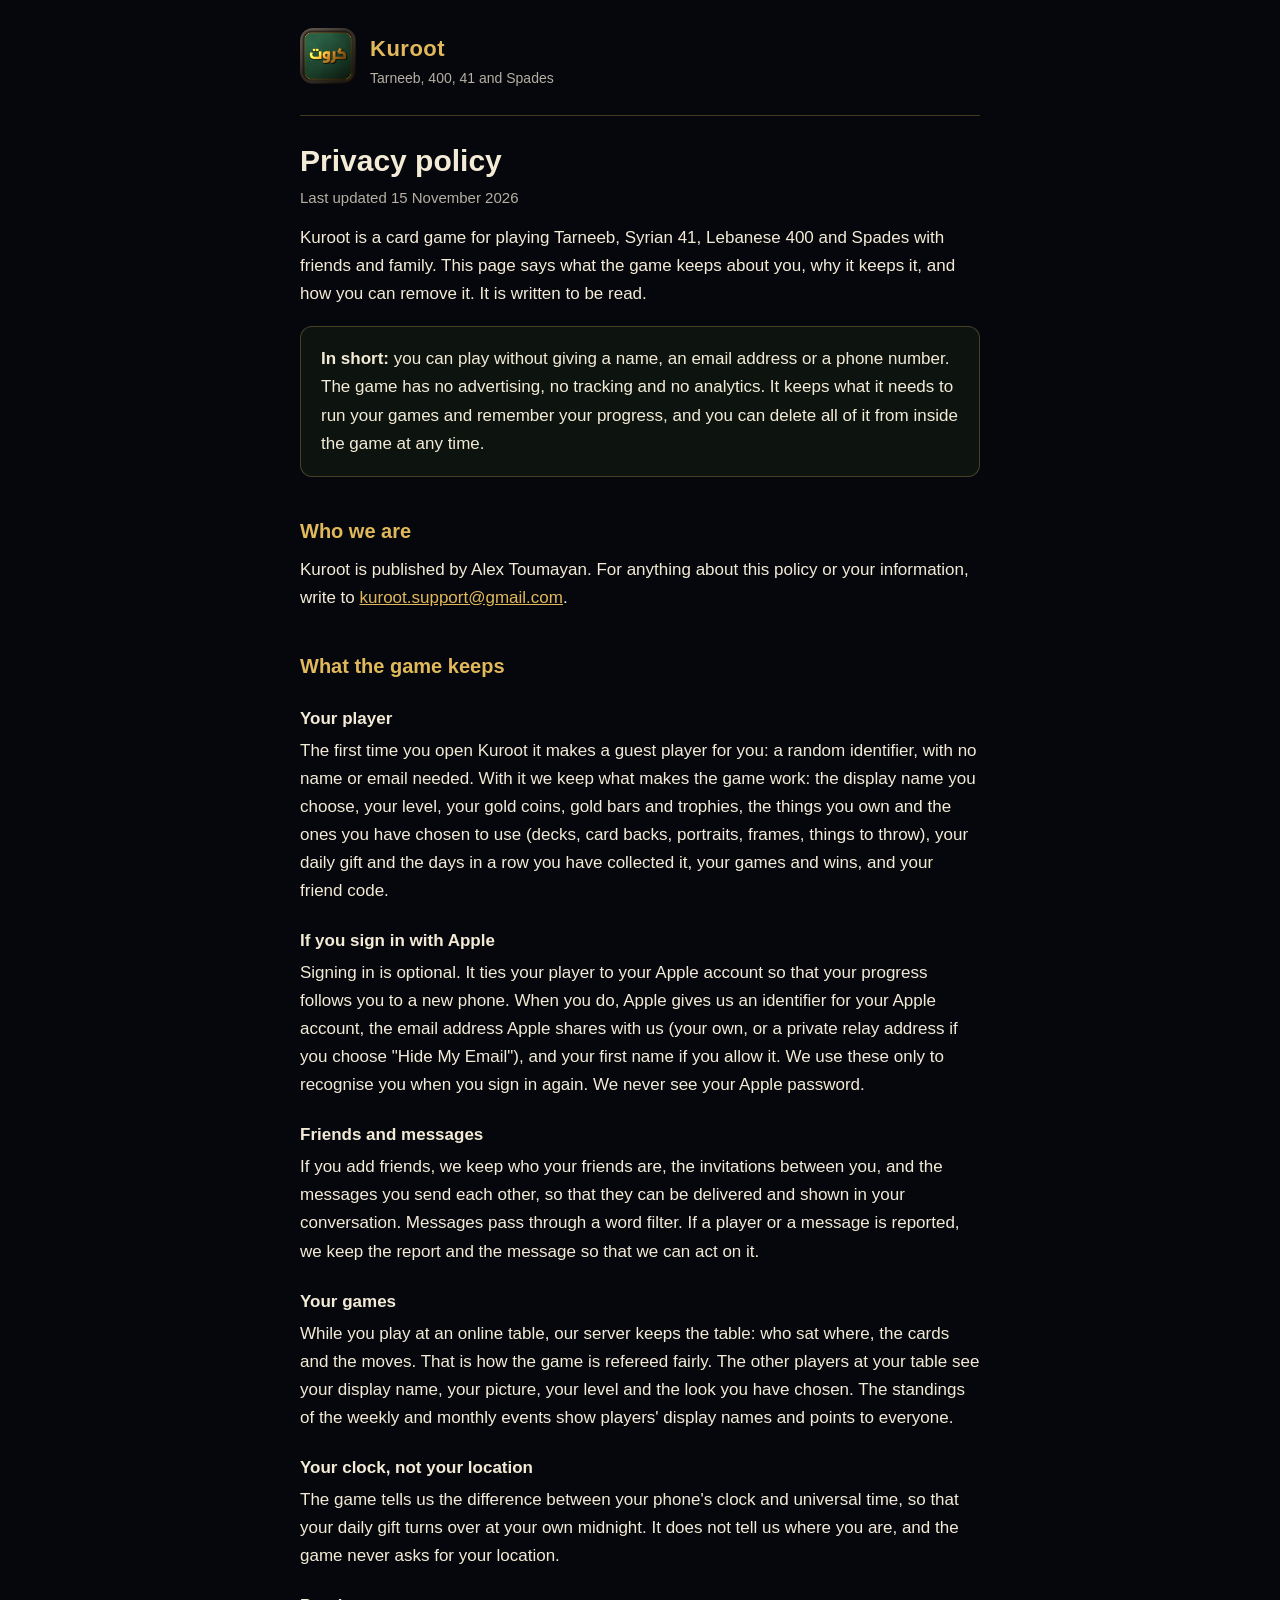
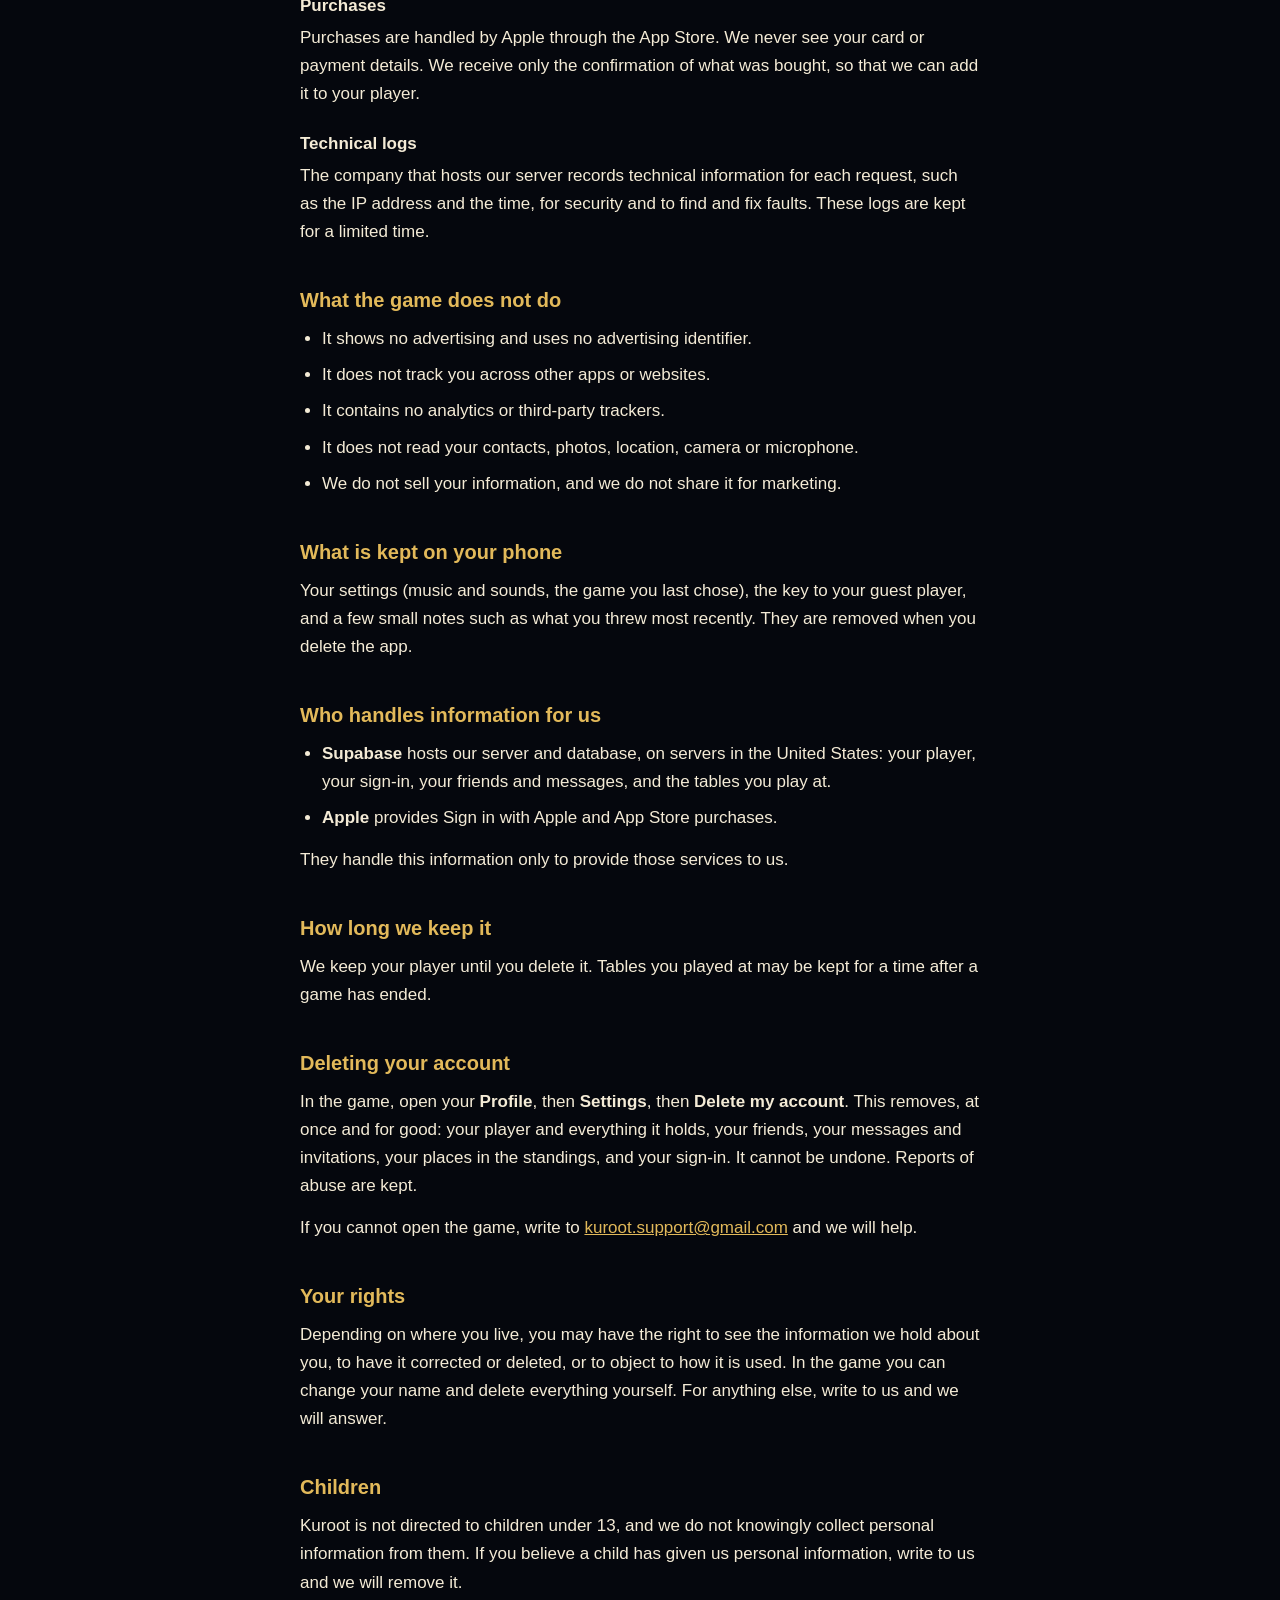
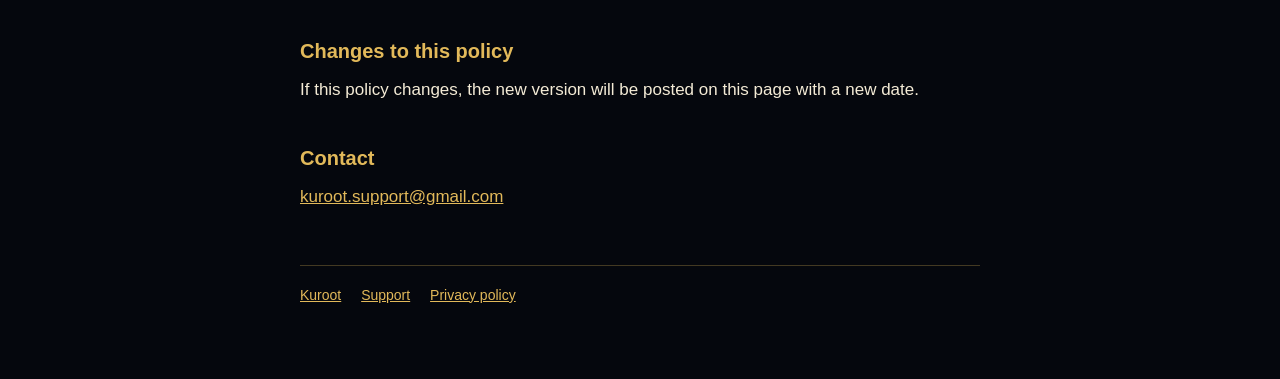
==== privacy.html @ 318caba7 "Kuroot's support and privacy pages Co-Authored-By: Claude Fable 5.2 <noreply@anthropic.com>" ====
<!doctype html>
<html lang="en">
<head>
<meta charset="utf-8">
<meta name="viewport" content="width=device-width, initial-scale=1">
<title>Kuroot: Privacy policy</title>
<meta name="description" content="What the card game Kuroot keeps about its players, why, and how to remove it.">
<link rel="icon" href="icon.png">
<link rel="stylesheet" href="style.css">
</head>
<body>
<main>
<header>
  <a href="./"><img src="icon.png" alt="Kuroot"></a>
  <div>
    <div class="name">Kuroot</div>
    <div class="what">Tarneeb, 400, 41 and Spades</div>
  </div>
</header>

<h1>Privacy policy</h1>
<p class="date">Last updated 15 November 2026</p>

<p>Kuroot is a card game for playing Tarneeb, Syrian 41, Lebanese 400 and Spades with friends and family. This page says what the game keeps about you, why it keeps it, and how you can remove it. It is written to be read.</p>

<div class="box">
<p><strong>In short:</strong> you can play without giving a name, an email address or a phone number. The game has no advertising, no tracking and no analytics. It keeps what it needs to run your games and remember your progress, and you can delete all of it from inside the game at any time.</p>
</div>

<h2>Who we are</h2>
<p>Kuroot is published by Alex Toumayan. For anything about this policy or your information, write to <a href="mailto:kuroot.support@gmail.com">kuroot.support@gmail.com</a>.</p>

<h2>What the game keeps</h2>

<h3>Your player</h3>
<p>The first time you open Kuroot it makes a guest player for you: a random identifier, with no name or email needed. With it we keep what makes the game work: the display name you choose, your level, your gold coins, gold bars and trophies, the things you own and the ones you have chosen to use (decks, card backs, portraits, frames, things to throw), your daily gift and the days in a row you have collected it, your games and wins, and your friend code.</p>

<h3>If you sign in with Apple</h3>
<p>Signing in is optional. It ties your player to your Apple account so that your progress follows you to a new phone. When you do, Apple gives us an identifier for your Apple account, the email address Apple shares with us (your own, or a private relay address if you choose "Hide My Email"), and your first name if you allow it. We use these only to recognise you when you sign in again. We never see your Apple password.</p>

<h3>Friends and messages</h3>
<p>If you add friends, we keep who your friends are, the invitations between you, and the messages you send each other, so that they can be delivered and shown in your conversation. Messages pass through a word filter. If a player or a message is reported, we keep the report and the message so that we can act on it.</p>

<h3>Your games</h3>
<p>While you play at an online table, our server keeps the table: who sat where, the cards and the moves. That is how the game is refereed fairly. The other players at your table see your display name, your picture, your level and the look you have chosen. The standings of the weekly and monthly events show players' display names and points to everyone.</p>

<h3>Your clock, not your location</h3>
<p>The game tells us the difference between your phone's clock and universal time, so that your daily gift turns over at your own midnight. It does not tell us where you are, and the game never asks for your location.</p>

<h3>Purchases</h3>
<p>Purchases are handled by Apple through the App Store. We never see your card or payment details. We receive only the confirmation of what was bought, so that we can add it to your player.</p>

<h3>Technical logs</h3>
<p>The company that hosts our server records technical information for each request, such as the IP address and the time, for security and to find and fix faults. These logs are kept for a limited time.</p>

<h2>What the game does not do</h2>
<ul>
<li>It shows no advertising and uses no advertising identifier.</li>
<li>It does not track you across other apps or websites.</li>
<li>It contains no analytics or third-party trackers.</li>
<li>It does not read your contacts, photos, location, camera or microphone.</li>
<li>We do not sell your information, and we do not share it for marketing.</li>
</ul>

<h2>What is kept on your phone</h2>
<p>Your settings (music and sounds, the game you last chose), the key to your guest player, and a few small notes such as what you threw most recently. They are removed when you delete the app.</p>

<h2>Who handles information for us</h2>
<ul>
<li><strong>Supabase</strong> hosts our server and database, on servers in the United States: your player, your sign-in, your friends and messages, and the tables you play at.</li>
<li><strong>Apple</strong> provides Sign in with Apple and App Store purchases.</li>
</ul>
<p>They handle this information only to provide those services to us.</p>

<h2>How long we keep it</h2>
<p>We keep your player until you delete it. Tables you played at may be kept for a time after a game has ended.</p>

<h2>Deleting your account</h2>
<p>In the game, open your <strong>Profile</strong>, then <strong>Settings</strong>, then <strong>Delete my account</strong>. This removes, at once and for good: your player and everything it holds, your friends, your messages and invitations, your places in the standings, and your sign-in. It cannot be undone. Reports of abuse are kept.</p>
<p>If you cannot open the game, write to <a href="mailto:kuroot.support@gmail.com">kuroot.support@gmail.com</a> and we will help.</p>

<h2>Your rights</h2>
<p>Depending on where you live, you may have the right to see the information we hold about you, to have it corrected or deleted, or to object to how it is used. In the game you can change your name and delete everything yourself. For anything else, write to us and we will answer.</p>

<h2>Children</h2>
<p>Kuroot is not directed to children under 13, and we do not knowingly collect personal information from them. If you believe a child has given us personal information, write to us and we will remove it.</p>

<h2>Changes to this policy</h2>
<p>If this policy changes, the new version will be posted on this page with a new date.</p>

<h2>Contact</h2>
<p><a href="mailto:kuroot.support@gmail.com">kuroot.support@gmail.com</a></p>

<footer>
  <a href="./">Kuroot</a>
  <a href="support.html">Support</a>
  <a href="privacy.html">Privacy policy</a>
</footer>
</main>
</body>
</html>
---- style.css ----
/* Kuroot's two public pages: quiet, readable, in the game's own colours. No fonts or
   scripts are loaded from anywhere else: a privacy page should not call third parties. */
:root {
  --ground: #05070d;
  --card: #0d1410;
  --line: rgba(226, 185, 90, 0.28);
  --gold: #e2b95a;
  --text: #f4ebd6;
  --soft: rgba(244, 235, 214, 0.74);
}
* { box-sizing: border-box; }
html { -webkit-text-size-adjust: 100%; }
body {
  margin: 0;
  background: var(--ground);
  color: var(--text);
  font: 17px/1.65 -apple-system, BlinkMacSystemFont, "Segoe UI", Roboto, "Helvetica Neue", Arial, sans-serif;
}
main {
  max-width: 720px;
  margin: 0 auto;
  padding: 28px 20px 72px;
}
header {
  display: flex;
  align-items: center;
  gap: 14px;
  padding-bottom: 22px;
  margin-bottom: 26px;
  border-bottom: 1px solid var(--line);
}
header img { width: 56px; height: 56px; border-radius: 13px; }
header .name { font-size: 22px; font-weight: 700; color: var(--gold); letter-spacing: 0.5px; }
header .what { font-size: 14px; color: var(--soft); }
header a { text-decoration: none; }
h1 { font-size: 30px; line-height: 1.25; margin: 0 0 6px; }
h2 { font-size: 20px; color: var(--gold); margin: 38px 0 8px; }
h3 { font-size: 17px; margin: 22px 0 4px; }
p, li { color: var(--text); }
p { margin: 0 0 14px; }
ul { margin: 0 0 14px; padding-left: 22px; }
li { margin-bottom: 8px; }
.date, .soft { color: var(--soft); font-size: 15px; }
a { color: var(--gold); }
a:focus-visible { outline: 2px solid var(--gold); outline-offset: 3px; border-radius: 3px; }
.box {
  background: var(--card);
  border: 1px solid var(--line);
  border-radius: 12px;
  padding: 18px 20px;
  margin: 18px 0 8px;
}
.box p:last-child { margin-bottom: 0; }
.big { font-size: 19px; }
nav.doors { display: flex; flex-wrap: wrap; gap: 12px; margin-top: 22px; }
nav.doors a {
  display: inline-block;
  padding: 12px 20px;
  min-height: 44px;
  border: 1px solid var(--line);
  border-radius: 10px;
  background: var(--card);
  text-decoration: none;
  font-weight: 600;
}
footer {
  margin-top: 54px;
  padding-top: 18px;
  border-top: 1px solid var(--line);
  font-size: 14px;
  color: var(--soft);
}
footer a { margin-right: 16px; }
[lang="ar"] { font-family: "Geeza Pro", "Noto Naskh Arabic", Tahoma, sans-serif; }
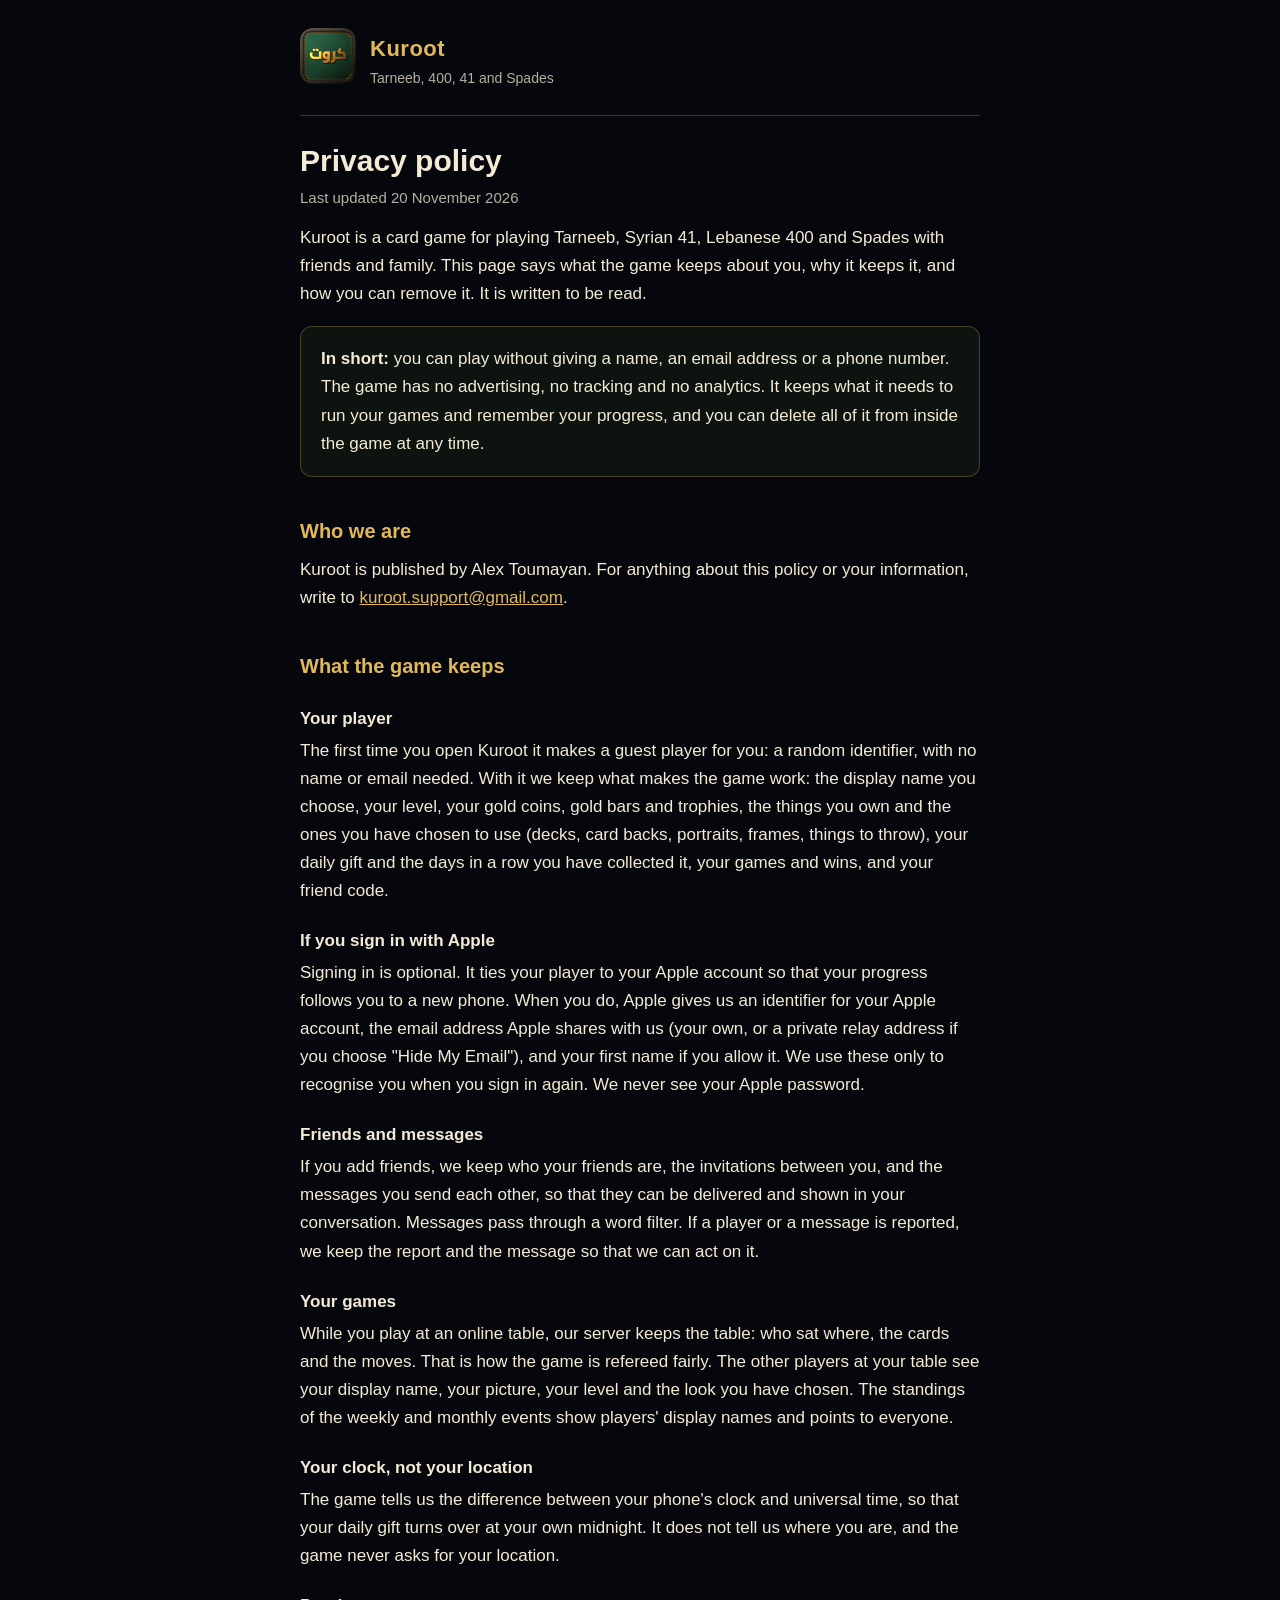
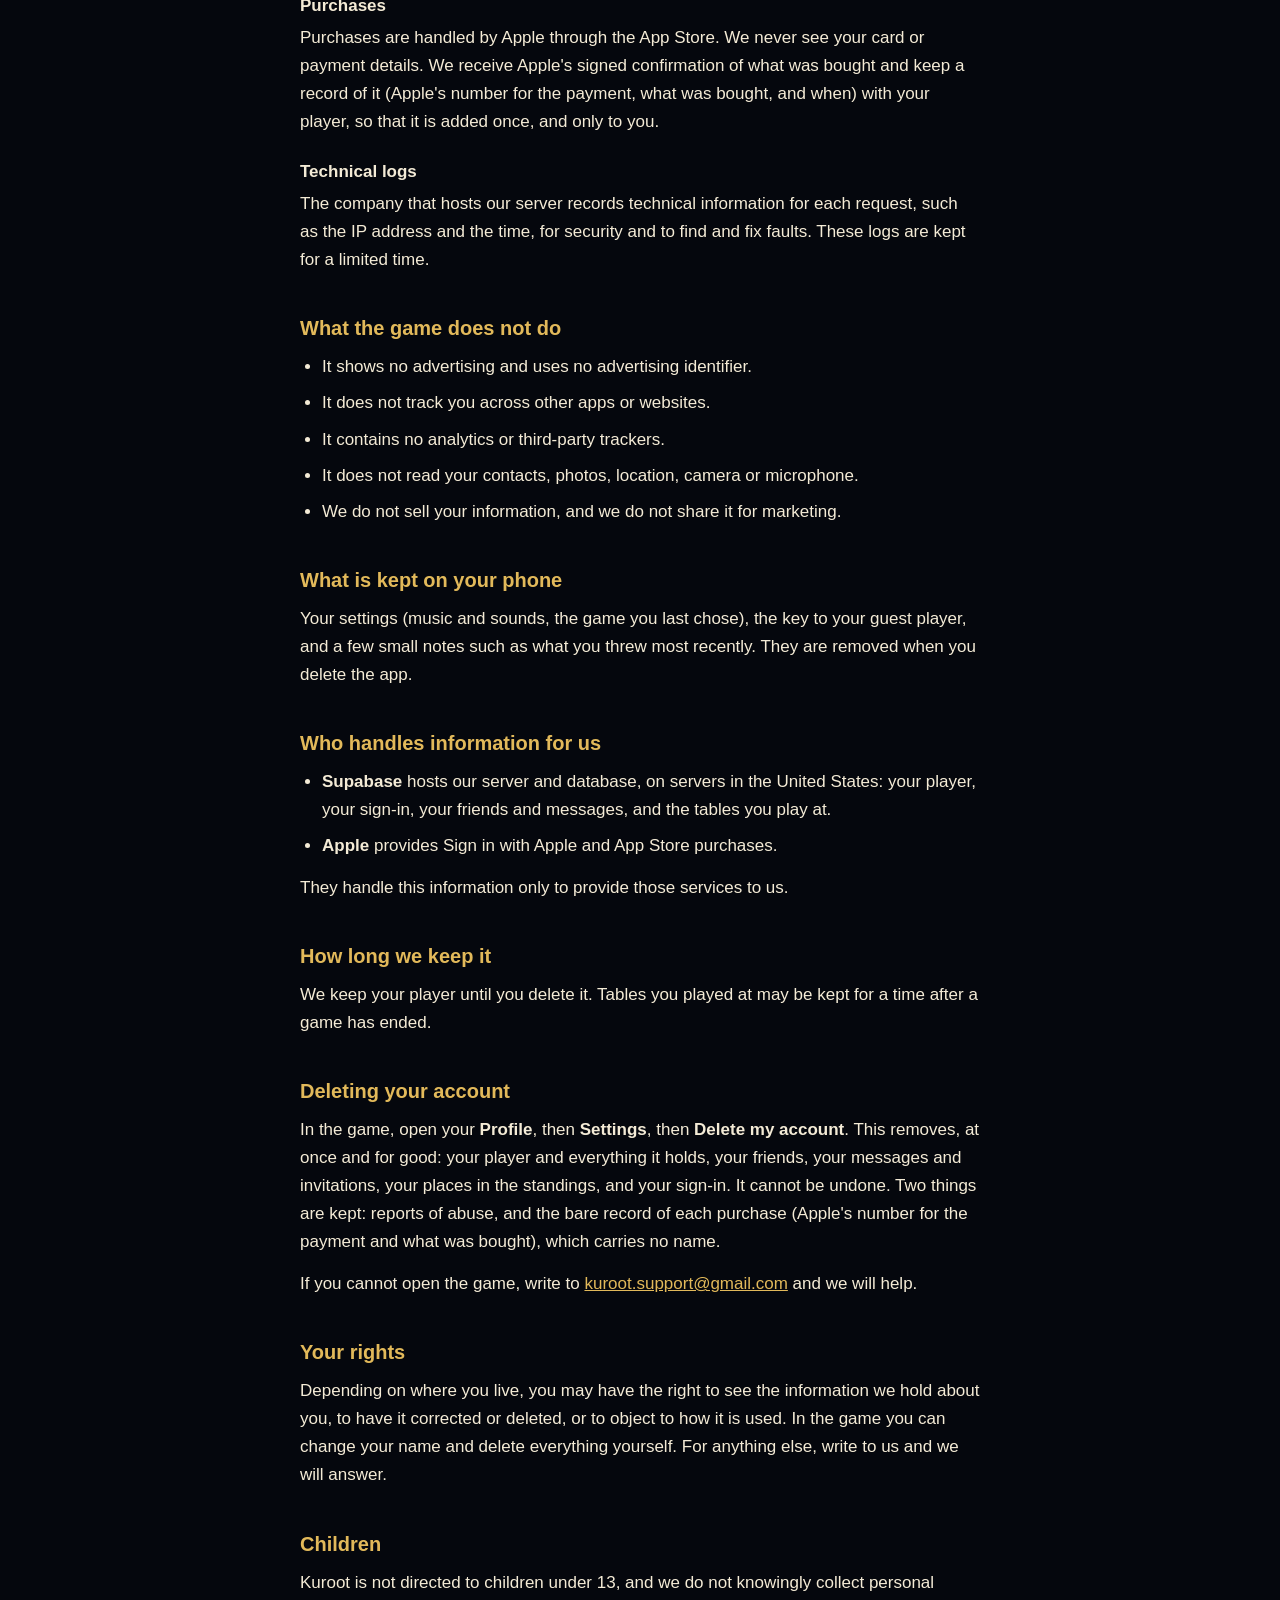
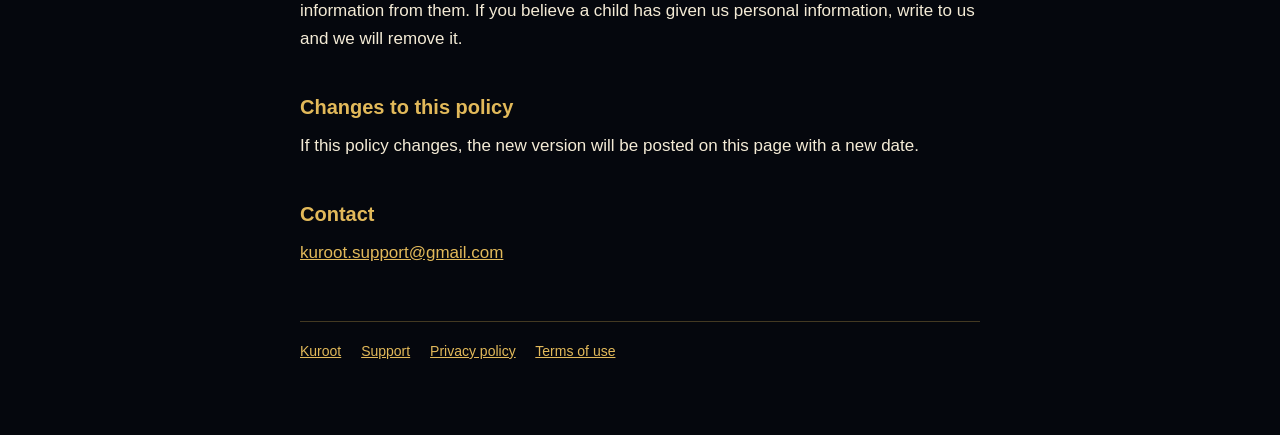
==== commit 4dad650c: "Terms of use; purchases in the privacy policy" ====
--- a/privacy.html
+++ b/privacy.html
@@ -19,7 +19,7 @@
 </header>
 
 <h1>Privacy policy</h1>
-<p class="date">Last updated 15 November 2026</p>
+<p class="date">Last updated 20 November 2026</p>
 
 <p>Kuroot is a card game for playing Tarneeb, Syrian 41, Lebanese 400 and Spades with friends and family. This page says what the game keeps about you, why it keeps it, and how you can remove it. It is written to be read.</p>
 
@@ -48,7 +48,7 @@
 <p>The game tells us the difference between your phone's clock and universal time, so that your daily gift turns over at your own midnight. It does not tell us where you are, and the game never asks for your location.</p>
 
 <h3>Purchases</h3>
-<p>Purchases are handled by Apple through the App Store. We never see your card or payment details. We receive only the confirmation of what was bought, so that we can add it to your player.</p>
+<p>Purchases are handled by Apple through the App Store. We never see your card or payment details. We receive Apple's signed confirmation of what was bought and keep a record of it (Apple's number for the payment, what was bought, and when) with your player, so that it is added once, and only to you.</p>
 
 <h3>Technical logs</h3>
 <p>The company that hosts our server records technical information for each request, such as the IP address and the time, for security and to find and fix faults. These logs are kept for a limited time.</p>
@@ -76,7 +76,7 @@
 <p>We keep your player until you delete it. Tables you played at may be kept for a time after a game has ended.</p>
 
 <h2>Deleting your account</h2>
-<p>In the game, open your <strong>Profile</strong>, then <strong>Settings</strong>, then <strong>Delete my account</strong>. This removes, at once and for good: your player and everything it holds, your friends, your messages and invitations, your places in the standings, and your sign-in. It cannot be undone. Reports of abuse are kept.</p>
+<p>In the game, open your <strong>Profile</strong>, then <strong>Settings</strong>, then <strong>Delete my account</strong>. This removes, at once and for good: your player and everything it holds, your friends, your messages and invitations, your places in the standings, and your sign-in. It cannot be undone. Two things are kept: reports of abuse, and the bare record of each purchase (Apple's number for the payment and what was bought), which carries no name.</p>
 <p>If you cannot open the game, write to <a href="mailto:kuroot.support@gmail.com">kuroot.support@gmail.com</a> and we will help.</p>
 
 <h2>Your rights</h2>
@@ -95,6 +95,7 @@
   <a href="./">Kuroot</a>
   <a href="support.html">Support</a>
   <a href="privacy.html">Privacy policy</a>
+  <a href="terms.html">Terms of use</a>
 </footer>
 </main>
 </body>
